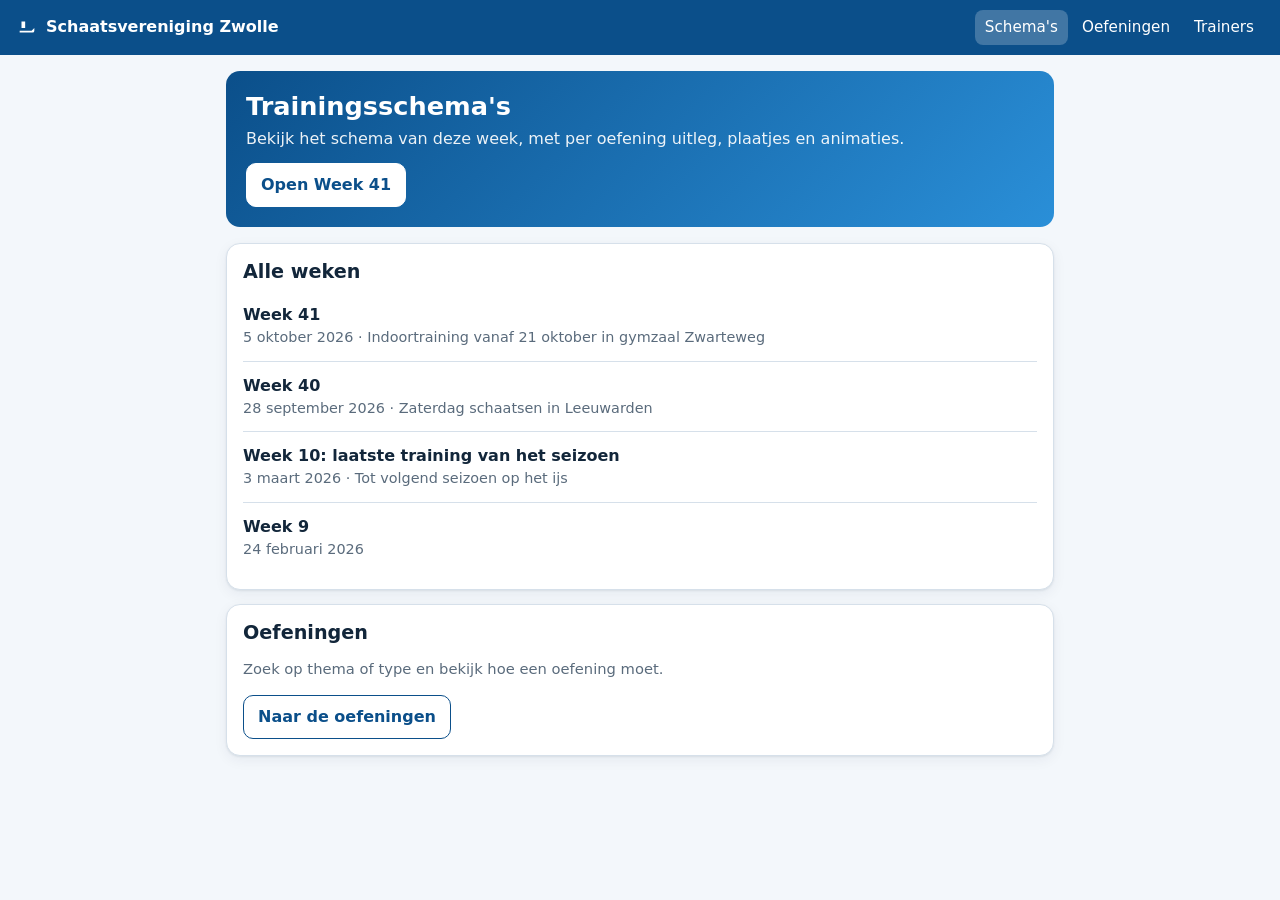
==== index.html @ a46bd8a1 "Eerste versie trainingsschema's schaatsvereniging Zwolle Co-Authored-By: Claude Sonnet 5.5 <noreply@" ====
<!doctype html>
<html lang="nl">
<head>
<meta charset="utf-8">
<meta name="viewport" content="width=device-width, initial-scale=1">
<meta name="theme-color" content="#0b4f8a">
<title>Trainingsschema's Schaatsvereniging Zwolle</title>
<link rel="stylesheet" href="css/style.css">
</head>
<body>
<header class="topbar">
  <a class="brand" href="#/">
    <svg viewBox="0 0 24 24" width="22" height="22" aria-hidden="true"><path d="M4 16h13l3-3v3a2 2 0 0 1-2 2H4zM6 6h4v7H6z" fill="currentColor"/></svg>
    <span>Schaatsvereniging Zwolle</span>
  </a>
  <nav>
    <a href="#/" data-nav="home">Schema's</a>
    <a href="#/oefeningen" data-nav="oefeningen">Oefeningen</a>
    <a href="#/bouwer" data-nav="bouwer" class="trainer">Trainers</a>
  </nav>
</header>
<main id="app" tabindex="-1"><p class="laden">Laden…</p></main>
<div id="toast" role="status" aria-live="polite"></div>
<dialog id="lightbox"><img alt=""><p></p><button type="button" class="knop">Sluiten</button></dialog>
<script src="js/anim.js"></script>
<script src="js/publiceren.js"></script>
<script src="js/app.js"></script>
</body>
</html>
---- css/style.css ----
:root {
  --bg: #f3f7fb; --kaart: #ffffff; --tekst: #12263a; --zacht: #5a6b7c; --rand: #d6e0ea;
  --accent: #0b4f8a; --accent-tekst: #ffffff; --accent-licht: #e1eefa;
  --droog: #2f7d4f; --ijs: #0b6fb8; --weekend: #b8650b; --rust: #6b7785;
  --z1: #5aa9d6; --z2: #4caf7a; --z3: #d4b21e; --z4: #e0802a; --z5: #d23c3c;
  --schaduw: 0 1px 2px rgba(10,40,70,.08), 0 4px 14px rgba(10,40,70,.06);
  --radius: 14px;
}
@media (prefers-color-scheme: dark) {
  :root {
    --bg: #0d1722; --kaart: #15222f; --tekst: #e6eef6; --zacht: #9db0c2; --rand: #27384a;
    --accent: #6fb4f0; --accent-tekst: #08243d; --accent-licht: #1a3550;
    --droog: #5bc487; --ijs: #5fb0f0; --weekend: #f0a251; --rust: #94a3b3;
    --schaduw: 0 1px 2px rgba(0,0,0,.4);
  }
}
* { box-sizing: border-box; }
html { -webkit-text-size-adjust: 100%; }
body { margin: 0; background: var(--bg); color: var(--tekst); font: 16px/1.5 system-ui, -apple-system, "Segoe UI", Roboto, sans-serif; }
a { color: var(--accent); }
h1, h2, h3 { line-height: 1.2; margin: 0 0 .4em; }
h1 { font-size: 1.6rem; } h2 { font-size: 1.2rem; } h3 { font-size: 1.05rem; }
.topbar { position: sticky; top: 0; z-index: 10; display: flex; align-items: center; justify-content: space-between; gap: 12px; padding: 10px 16px; background: var(--accent); color: var(--accent-tekst); }
.topbar a { color: inherit; text-decoration: none; }
.brand { display: flex; align-items: center; gap: 8px; font-weight: 700; }
.topbar nav { display: flex; gap: 4px; }
.topbar nav a { padding: 6px 10px; border-radius: 8px; font-size: .95rem; }
.topbar nav a.actief { background: rgba(255,255,255,.22); }
@media (prefers-color-scheme: dark) { .topbar nav a.actief { background: rgba(0,0,0,.18); } }
@media (max-width: 520px) { .brand span { display: none; } .topbar nav { width: 100%; justify-content: space-between; } }
main { max-width: 860px; margin: 0 auto; padding: 16px; outline: none; }
.laden { color: var(--zacht); }
.kaart { background: var(--kaart); border: 1px solid var(--rand); border-radius: var(--radius); box-shadow: var(--schaduw); padding: 16px; margin: 0 0 14px; }
.hero { background: linear-gradient(135deg, var(--accent), #2a8fd8); color: #fff; border-radius: var(--radius); padding: 20px; margin-bottom: 16px; }
@media (prefers-color-scheme: dark) { .hero { background: linear-gradient(135deg, #14406b, #1e6aa8); } }
.hero h1 { margin-bottom: .2em; } .hero p { margin: .2em 0 .8em; opacity: .92; }
.knop { display: inline-flex; align-items: center; gap: 6px; padding: 9px 14px; border: 1px solid var(--accent); background: var(--accent); color: var(--accent-tekst); border-radius: 10px; font: inherit; font-weight: 600; cursor: pointer; text-decoration: none; }
.knop.licht { background: transparent; color: var(--accent); }
.hero .knop { background: #fff; color: #0b4f8a; border-color: #fff; }
.knop.klein { padding: 5px 10px; font-size: .88rem; }
.knop.gevaar { background: transparent; color: #c0392b; border-color: #c0392b; }
.rij { display: flex; flex-wrap: wrap; gap: 8px; align-items: center; }
.chip { display: inline-block; padding: 2px 10px; border-radius: 999px; font-size: .8rem; font-weight: 600; background: var(--accent-licht); color: var(--accent); }
.chip.droog { background: color-mix(in srgb, var(--droog) 16%, transparent); color: var(--droog); }
.chip.ijs { background: color-mix(in srgb, var(--ijs) 16%, transparent); color: var(--ijs); }
.chip.weekend { background: color-mix(in srgb, var(--weekend) 16%, transparent); color: var(--weekend); }
.chip.rust { background: color-mix(in srgb, var(--rust) 16%, transparent); color: var(--rust); }
.zone { color: #fff; } .zone.z1 { background: var(--z1); } .zone.z2 { background: var(--z2); } .zone.z3 { background: var(--z3); color: #222; } .zone.z4 { background: var(--z4); } .zone.z5 { background: var(--z5); }
.weeklijst { list-style: none; margin: 0; padding: 0; }
.weeklijst li a { display: block; padding: 12px 0; border-bottom: 1px solid var(--rand); text-decoration: none; color: inherit; }
.weeklijst li:last-child a { border-bottom: 0; }
.weeklijst .titel { font-weight: 600; } .weeklijst .sub { color: var(--zacht); font-size: .9rem; }
.sessie-kop { display: flex; flex-wrap: wrap; justify-content: space-between; gap: 6px 12px; margin-bottom: 8px; }
.sessie-kop .datum { font-weight: 700; font-size: 1.1rem; }
.sessie-kop .datum::first-letter { text-transform: uppercase; }
.meta { color: var(--zacht); font-size: .92rem; }
.blok { border-top: 1px solid var(--rand); padding: 12px 0 4px; }
.blok-kop { display: flex; flex-wrap: wrap; align-items: center; gap: 8px; margin-bottom: 6px; }
.blok-kop h3 { margin: 0; flex: 1 1 auto; }
.minuten { font-variant-numeric: tabular-nums; font-weight: 700; color: var(--accent); }
.item { margin: 0 0 10px; }
.item .detail { margin: 0 0 4px; }
details.oef { background: var(--bg); border: 1px solid var(--rand); border-radius: 10px; padding: 0; }
details.oef > summary { cursor: pointer; padding: 8px 12px; font-weight: 600; font-size: .95rem; list-style: none; display: flex; align-items: center; gap: 8px; }
details.oef > summary::before { content: "▸"; color: var(--accent); transition: transform .15s; }
details.oef[open] > summary::before { transform: rotate(90deg); }
details.oef > summary::-webkit-details-marker { display: none; }
.oef-body { padding: 4px 12px 12px; }
.oef-body ul { margin: .3em 0 .6em 1.1em; padding: 0; }
.beelden { display: grid; grid-template-columns: repeat(auto-fit, minmax(220px, 1fr)); gap: 10px; margin-top: 8px; }
figure { margin: 0; } figure img { width: 100%; height: auto; border-radius: 10px; display: block; cursor: zoom-in; background: #000; }
figcaption { font-size: .85rem; color: var(--zacht); margin-top: 4px; }
.anim { background: var(--kaart); border: 1px solid var(--rand); border-radius: 10px; padding: 6px; }
.anim svg { width: 100%; height: auto; display: block; }
.video { position: relative; aspect-ratio: 16/9; background: #000; border-radius: 10px; overflow: hidden; }
.video iframe, .video button { position: absolute; inset: 0; width: 100%; height: 100%; border: 0; }
.video button { background: #111 center/cover; color: #fff; font: inherit; cursor: pointer; border: 0; }
.tekstblok { white-space: pre-line; }
.legenda { display: grid; gap: 6px; margin: 0; padding: 0; list-style: none; }
.legenda li { display: grid; grid-template-columns: 90px 70px 1fr; gap: 8px; align-items: center; font-size: .9rem; }
@media (max-width: 520px) { .legenda li { grid-template-columns: 80px 1fr; } .legenda li .gevoel { grid-column: 1 / -1; color: var(--zacht); } }
.filters { display: grid; gap: 10px; margin-bottom: 14px; }
input[type=text], input[type=search], input[type=date], input[type=time], input[type=number], select, textarea { width: 100%; padding: 9px 10px; border: 1px solid var(--rand); border-radius: 10px; background: var(--kaart); color: var(--tekst); font: inherit; }
textarea { min-height: 80px; resize: vertical; }
label { display: grid; gap: 3px; font-size: .85rem; color: var(--zacht); font-weight: 600; }
.chips { display: flex; flex-wrap: wrap; gap: 6px; }
.chips button { border: 1px solid var(--rand); background: var(--kaart); color: var(--tekst); padding: 4px 11px; border-radius: 999px; font: inherit; font-size: .88rem; cursor: pointer; }
.chips button[aria-pressed=true] { background: var(--accent); color: var(--accent-tekst); border-color: var(--accent); }
.formraster { display: grid; grid-template-columns: repeat(auto-fit, minmax(160px, 1fr)); gap: 10px; }
.formraster .breed { grid-column: 1 / -1; }
.bouw-sessie { border-left: 4px solid var(--accent); }
.bouw-blok { background: var(--bg); border: 1px solid var(--rand); border-radius: 10px; padding: 10px; margin: 10px 0; }
.bouw-item { display: grid; grid-template-columns: minmax(0, 1fr) auto; gap: 8px; margin-top: 8px; }
.bouw-item .velden { display: grid; gap: 6px; }
pre.json { background: #0c1a28; color: #cfe3f5; padding: 12px; border-radius: 10px; overflow: auto; max-height: 320px; font-size: .8rem; }
#toast { position: fixed; left: 50%; bottom: 24px; transform: translate(-50%, 20px); background: #12263a; color: #fff; padding: 10px 16px; border-radius: 10px; opacity: 0; pointer-events: none; transition: .25s; z-index: 50; }
#toast.zichtbaar { opacity: 1; transform: translate(-50%, 0); }
dialog#lightbox { border: 0; border-radius: 14px; padding: 12px; max-width: min(92vw, 720px); background: var(--kaart); color: var(--tekst); }
dialog#lightbox::backdrop { background: rgba(0,0,0,.7); }
dialog#lightbox img { max-width: 100%; max-height: 70vh; display: block; margin: 0 auto 8px; }
.leeg { color: var(--zacht); text-align: center; padding: 24px 0; }
.terug { display: inline-block; margin-bottom: 10px; text-decoration: none; }
.kader { background: var(--accent-licht); color: var(--tekst); border-radius: 10px; padding: 10px 12px; margin: 8px 0; font-size: .93rem; }
@media print {
  .topbar, .rij .knop, #toast { display: none !important; }
  body { background: #fff; color: #000; } .kaart { box-shadow: none; break-inside: avoid; }
  details.oef > .oef-body { display: block; }
}
@media (prefers-reduced-motion: reduce) { * { transition: none !important; } }
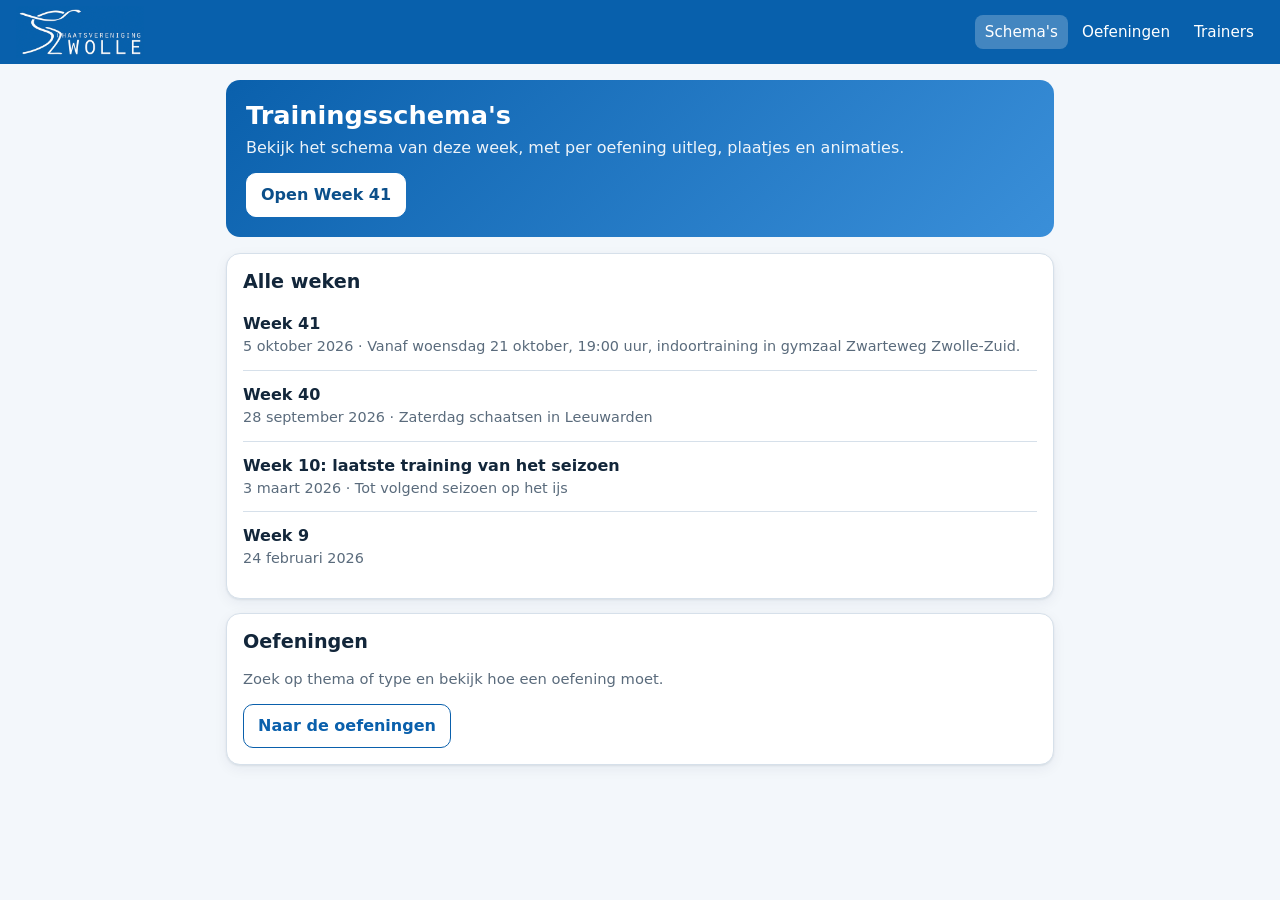
==== commit 61ab15a9: "Versie 2 wordt de hoofdsite, met logo en clubkleuren - v2-code (clubcode, oefening maken, eigen anim" ====
--- a/index.html
+++ b/index.html
@@ -3,15 +3,23 @@
 <head>
 <meta charset="utf-8">
 <meta name="viewport" content="width=device-width, initial-scale=1">
-<meta name="theme-color" content="#0b4f8a">
+<meta name="theme-color" content="#0a60ac">
 <title>Trainingsschema's Schaatsvereniging Zwolle</title>
+<meta name="description" content="Het trainingsschema van deze week, met per oefening uitleg, plaatjes en animaties.">
+<meta property="og:type" content="website">
+<meta property="og:title" content="Trainingsschema's Schaatsvereniging Zwolle">
+<meta property="og:description" content="Het trainingsschema van deze week, met per oefening uitleg, plaatjes en animaties.">
+<meta property="og:image" content="https://ronald-svz.github.io/schaats-schemas/img/logo-og.jpg">
+<meta property="og:image:width" content="1200">
+<meta property="og:image:height" content="630">
+<link rel="icon" type="image/png" sizes="48x48" href="img/favicon.png">
+<link rel="apple-touch-icon" href="img/apple-touch-icon.png">
 <link rel="stylesheet" href="css/style.css">
 </head>
 <body>
 <header class="topbar">
-  <a class="brand" href="#/">
-    <svg viewBox="0 0 24 24" width="22" height="22" aria-hidden="true"><path d="M4 16h13l3-3v3a2 2 0 0 1-2 2H4zM6 6h4v7H6z" fill="currentColor"/></svg>
-    <span>Schaatsvereniging Zwolle</span>
+  <a class="brand" href="#/" aria-label="Schaatsvereniging Zwolle, naar de startpagina">
+    <img src="img/logo.png" alt="Schaatsvereniging Zwolle" width="130" height="52">
   </a>
   <nav>
     <a href="#/" data-nav="home">Schema's</a>
@@ -24,6 +32,7 @@
 <dialog id="lightbox"><img alt=""><p></p><button type="button" class="knop">Sluiten</button></dialog>
 <script src="js/anim.js"></script>
 <script src="js/publiceren.js"></script>
+<script src="js/editor.js"></script>
 <script src="js/app.js"></script>
 </body>
 </html>
--- a/css/style.css
+++ b/css/style.css
@@ -1,6 +1,6 @@
 :root {
   --bg: #f3f7fb; --kaart: #ffffff; --tekst: #12263a; --zacht: #5a6b7c; --rand: #d6e0ea;
-  --accent: #0b4f8a; --accent-tekst: #ffffff; --accent-licht: #e1eefa;
+  --kop: #0860ac; --accent: #0a60ac; --accent-tekst: #ffffff; --accent-licht: #e1eefa;
   --droog: #2f7d4f; --ijs: #0b6fb8; --weekend: #b8650b; --rust: #6b7785;
   --z1: #5aa9d6; --z2: #4caf7a; --z3: #d4b21e; --z4: #e0802a; --z5: #d23c3c;
   --schaduw: 0 1px 2px rgba(10,40,70,.08), 0 4px 14px rgba(10,40,70,.06);
@@ -9,7 +9,7 @@
 @media (prefers-color-scheme: dark) {
   :root {
     --bg: #0d1722; --kaart: #15222f; --tekst: #e6eef6; --zacht: #9db0c2; --rand: #27384a;
-    --accent: #6fb4f0; --accent-tekst: #08243d; --accent-licht: #1a3550;
+    --kop: #0860ac; --accent: #6fb4f0; --accent-tekst: #08243d; --accent-licht: #1a3550;
     --droog: #5bc487; --ijs: #5fb0f0; --weekend: #f0a251; --rust: #94a3b3;
     --schaduw: 0 1px 2px rgba(0,0,0,.4);
   }
@@ -20,19 +20,18 @@
 a { color: var(--accent); }
 h1, h2, h3 { line-height: 1.2; margin: 0 0 .4em; }
 h1 { font-size: 1.6rem; } h2 { font-size: 1.2rem; } h3 { font-size: 1.05rem; }
-.topbar { position: sticky; top: 0; z-index: 10; display: flex; align-items: center; justify-content: space-between; gap: 12px; padding: 10px 16px; background: var(--accent); color: var(--accent-tekst); }
+.topbar { position: sticky; top: 0; z-index: 10; display: flex; flex-wrap: wrap; align-items: center; justify-content: space-between; gap: 6px 12px; padding: 6px 16px; background: var(--kop); color: #fff; }
 .topbar a { color: inherit; text-decoration: none; }
-.brand { display: flex; align-items: center; gap: 8px; font-weight: 700; }
+.brand { display: flex; align-items: center; } .brand img { display: block; height: 52px; width: auto; }
 .topbar nav { display: flex; gap: 4px; }
-.topbar nav a { padding: 6px 10px; border-radius: 8px; font-size: .95rem; }
-.topbar nav a.actief { background: rgba(255,255,255,.22); }
-@media (prefers-color-scheme: dark) { .topbar nav a.actief { background: rgba(0,0,0,.18); } }
-@media (max-width: 520px) { .brand span { display: none; } .topbar nav { width: 100%; justify-content: space-between; } }
+.topbar nav a { padding: 6px 10px; border-radius: 8px; font-size: .95rem; color: #fff; }
+.topbar nav a.actief { background: rgba(255,255,255,.24); }
+@media (max-width: 520px) { .topbar nav { width: 100%; justify-content: space-between; } .brand img { height: 46px; } }
 main { max-width: 860px; margin: 0 auto; padding: 16px; outline: none; }
 .laden { color: var(--zacht); }
 .kaart { background: var(--kaart); border: 1px solid var(--rand); border-radius: var(--radius); box-shadow: var(--schaduw); padding: 16px; margin: 0 0 14px; }
-.hero { background: linear-gradient(135deg, var(--accent), #2a8fd8); color: #fff; border-radius: var(--radius); padding: 20px; margin-bottom: 16px; }
-@media (prefers-color-scheme: dark) { .hero { background: linear-gradient(135deg, #14406b, #1e6aa8); } }
+.hero { background: linear-gradient(135deg, #0a60ac, #3a8fd9); color: #fff; border-radius: var(--radius); padding: 20px; margin-bottom: 16px; }
+@media (prefers-color-scheme: dark) { .hero { background: linear-gradient(135deg, #0a4a85, #1e6fb5); } }
 .hero h1 { margin-bottom: .2em; } .hero p { margin: .2em 0 .8em; opacity: .92; }
 .knop { display: inline-flex; align-items: center; gap: 6px; padding: 9px 14px; border: 1px solid var(--accent); background: var(--accent); color: var(--accent-tekst); border-radius: 10px; font: inherit; font-weight: 600; cursor: pointer; text-decoration: none; }
 .knop.licht { background: transparent; color: var(--accent); }
@@ -80,7 +79,7 @@
 .legenda li { display: grid; grid-template-columns: 90px 70px 1fr; gap: 8px; align-items: center; font-size: .9rem; }
 @media (max-width: 520px) { .legenda li { grid-template-columns: 80px 1fr; } .legenda li .gevoel { grid-column: 1 / -1; color: var(--zacht); } }
 .filters { display: grid; gap: 10px; margin-bottom: 14px; }
-input[type=text], input[type=search], input[type=date], input[type=time], input[type=number], select, textarea { width: 100%; padding: 9px 10px; border: 1px solid var(--rand); border-radius: 10px; background: var(--kaart); color: var(--tekst); font: inherit; }
+input[type=text], input[type=search], input[type=date], input[type=time], input[type=number], input[type=password], select, textarea { width: 100%; padding: 9px 10px; border: 1px solid var(--rand); border-radius: 10px; background: var(--kaart); color: var(--tekst); font: inherit; }
 textarea { min-height: 80px; resize: vertical; }
 label { display: grid; gap: 3px; font-size: .85rem; color: var(--zacht); font-weight: 600; }
 .chips { display: flex; flex-wrap: wrap; gap: 6px; }
